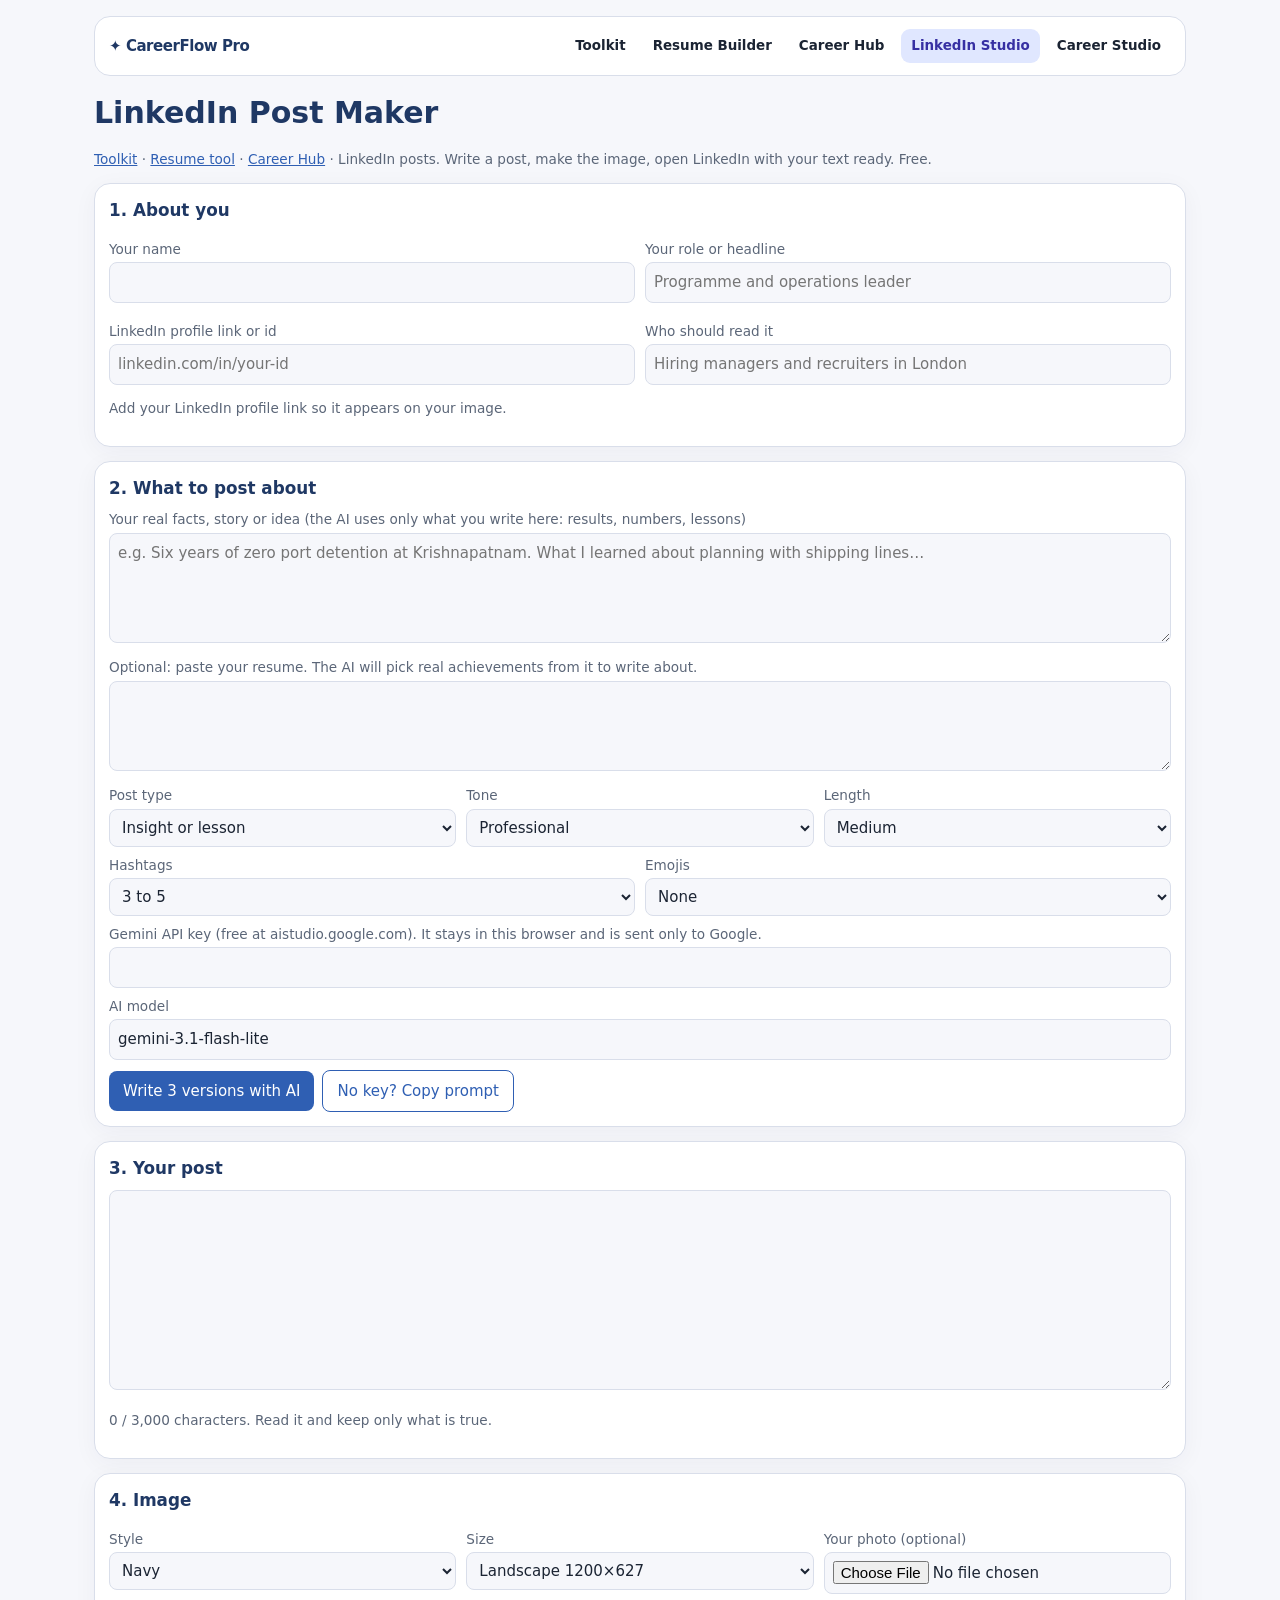
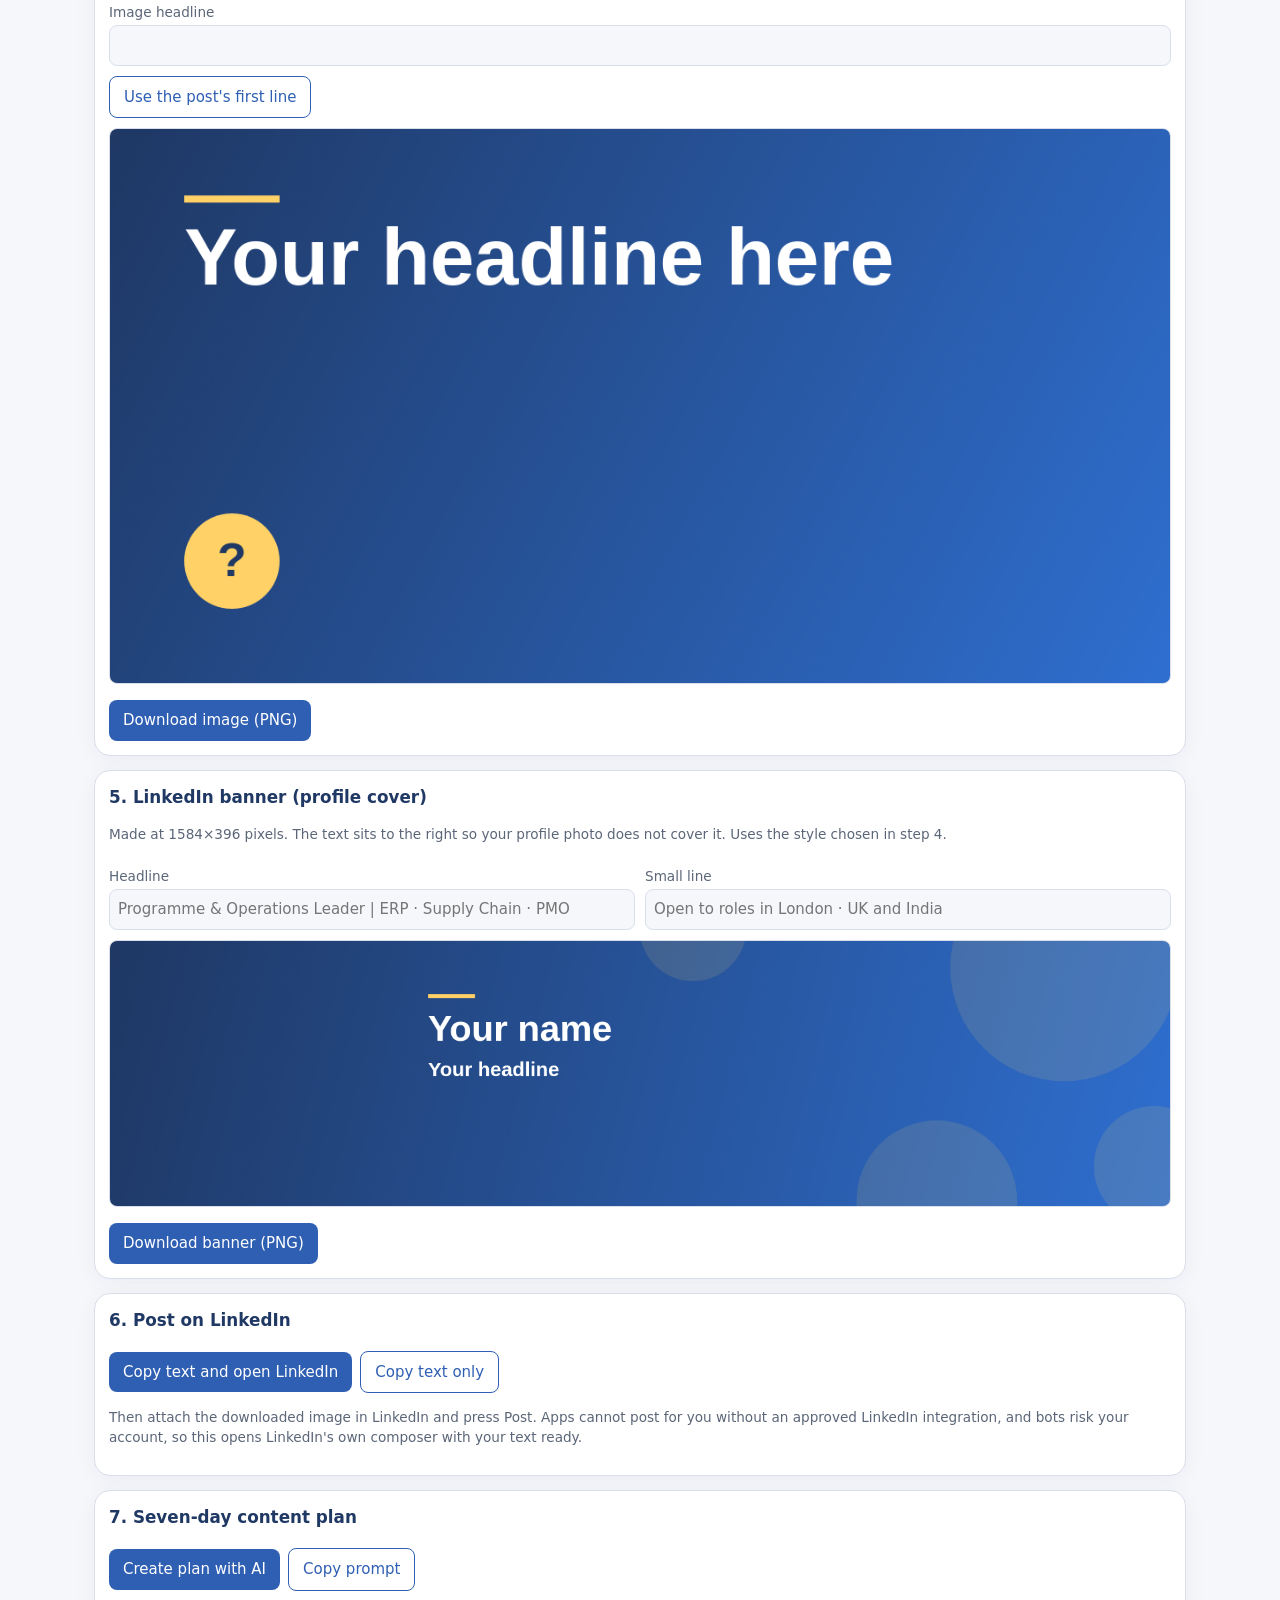
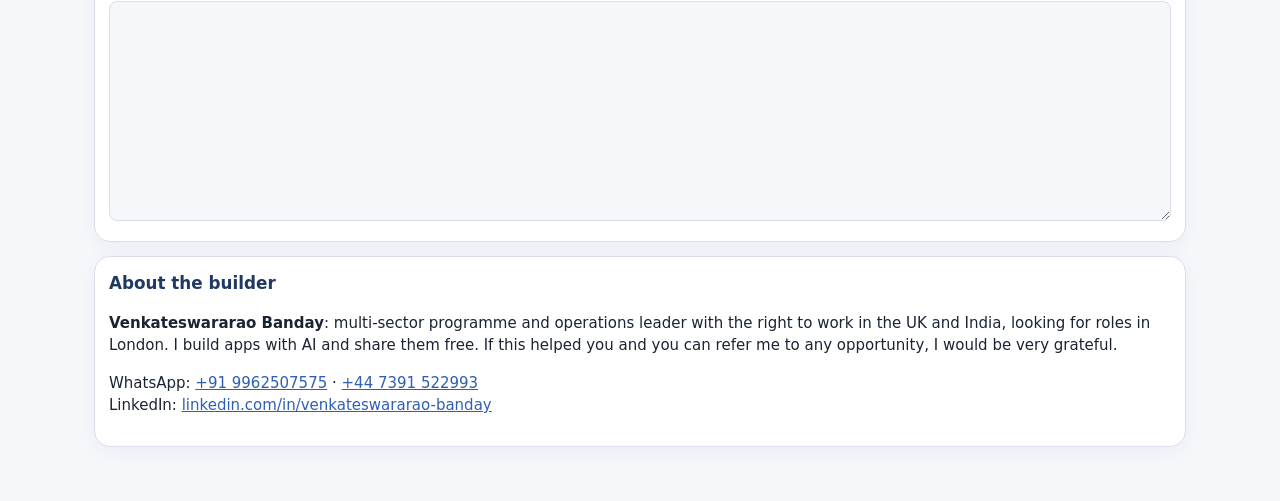
==== linkedin-post.html @ bd4bdc2d "Add files via upload" ====
<!DOCTYPE html>
<html lang="en"><head><meta charset="utf-8"><meta name="viewport" content="width=device-width,initial-scale=1">
<title>Free LinkedIn Post Maker</title>
<style>
:root{--bg:#f6f7fb;--cd:#fff;--tx:#1b2433;--mu:#5b6678;--bd:#d9deea;--ac:#1f3864;--a2:#2f5fb3}
@media(prefers-color-scheme:dark){:root{--bg:#0f1420;--cd:#171e2e;--tx:#e6eaf3;--mu:#9aa6bd;--bd:#2a3550;--ac:#8fb0ee;--a2:#6f9be8}}
*{box-sizing:border-box}body{margin:0;font:15px/1.5 system-ui,Arial,sans-serif;background:var(--bg);color:var(--tx)}
.w{max-width:900px;margin:0 auto;padding:16px 14px 40px}h1{color:var(--ac);margin:6px 0}h2{font-size:1.05rem;color:var(--ac);margin:0 0 8px}a{color:var(--a2)}
.c{background:var(--cd);border:1px solid var(--bd);border-radius:12px;padding:14px;margin-bottom:14px}
textarea,input,select{width:100%;font:inherit;color:var(--tx);background:var(--bg);border:1px solid var(--bd);border-radius:8px;padding:8px}textarea{min-height:110px}
label{display:block;font-size:.85rem;color:var(--mu);margin:8px 0 3px}button{background:var(--a2);color:#fff;border:0;border-radius:8px;padding:9px 14px;margin:10px 8px 0 0;font:inherit;cursor:pointer}button.o{background:transparent;color:var(--a2);border:1px solid var(--a2)}
.n{font-size:.85rem;color:var(--mu)}.g{display:grid;grid-template-columns:1fr 1fr;gap:10px}.g3{display:grid;grid-template-columns:1fr 1fr 1fr;gap:10px}@media(max-width:640px){.g,.g3{grid-template-columns:1fr}}
canvas{max-width:100%;height:auto;border:1px solid var(--bd);border-radius:8px;margin-top:10px}.v{border:1px solid var(--bd);border-radius:8px;padding:8px;margin:8px 0}.ok{color:#1d7a46}.bad{color:#b3261e}
</style><link rel="stylesheet" href="studio.css"></head><body><div class="w">
<h1>LinkedIn Post Maker</h1>
<p class="n"><a href="index.html">Toolkit</a> · <a href="resume-builder.html">Resume tool</a> · <a href="career-hub.html">Career Hub</a> · LinkedIn posts. Write a post, make the image, open LinkedIn with your text ready. Free.</p>

<div class="c"><h2>1. About you</h2>
<div class="g"><div><label for="nm">Your name</label><input id="nm"></div><div><label for="rl">Your role or headline</label><input id="rl" placeholder="Programme and operations leader"></div>
<div><label for="ur">LinkedIn profile link or id</label><input id="ur" placeholder="linkedin.com/in/your-id"></div><div><label for="au">Who should read it</label><input id="au" placeholder="Hiring managers and recruiters in London"></div></div>
<p class="n" id="hd"></p></div>

<div class="c"><h2>2. What to post about</h2>
<label for="tx">Your real facts, story or idea (the AI uses only what you write here: results, numbers, lessons)</label><textarea id="tx" placeholder="e.g. Six years of zero port detention at Krishnapatnam. What I learned about planning with shipping lines…"></textarea>
<label for="rs">Optional: paste your resume. The AI will pick real achievements from it to write about.</label><textarea id="rs" style="min-height:90px"></textarea>
<div class="g3"><div><label for="tp">Post type</label><select id="tp"><option>Insight or lesson</option><option>Personal story</option><option>Practical tips list</option><option>Achievement or milestone</option><option>Open to work (professional)</option><option>Question to start a discussion</option></select></div>
<div><label for="tn">Tone</label><select id="tn"><option>Professional</option><option>Friendly</option><option>Confident</option></select></div>
<div><label for="ln">Length</label><select id="ln"><option value="700">Short</option><option value="1200" selected>Medium</option><option value="2000">Long</option></select></div></div>
<div class="g"><div><label for="hs">Hashtags</label><select id="hs"><option value="3 to 5 relevant hashtags at the end">3 to 5</option><option value="no hashtags">None</option></select></div>
<div><label for="em">Emojis</label><select id="em"><option value="no emojis">None</option><option value="at most 2 emojis">Light</option></select></div></div>
<label for="key">Gemini API key (free at aistudio.google.com). It stays in this browser and is sent only to Google.</label><input id="key" type="password" autocomplete="off">
<label for="mod">AI model</label><input id="mod" value="gemini-3.1-flash-lite">
<button id="gen">Write 3 versions with AI</button><button id="cpy" class="o">No key? Copy prompt</button><span id="st" class="n"></span><div id="vars"></div></div>

<div class="c"><h2>3. Your post</h2><textarea id="post" style="min-height:200px"></textarea><p class="n"><span id="cnt">0</span> / 3,000 characters. Read it and keep only what is true.</p></div>

<div class="c"><h2>4. Image</h2>
<div class="g3"><div><label for="st2">Style</label><select id="st2"><option value="navy">Navy</option><option value="teal">Teal</option><option value="light">Light</option><option value="dark">Dark gold</option></select></div>
<div><label for="sz">Size</label><select id="sz"><option value="1200x627">Landscape 1200×627</option><option value="1080x1080">Square 1080×1080</option><option value="1080x1350">Portrait 1080×1350</option></select></div>
<div><label for="ph">Your photo (optional)</label><input type="file" id="ph" accept="image/*"></div></div>
<label for="hl">Image headline</label><input id="hl" maxlength="140"><button id="uf" class="o">Use the post's first line</button>
<canvas id="cvs" width="1200" height="627"></canvas><br><button id="dl">Download image (PNG)</button></div>

<div class="c" id="banner"><h2>5. LinkedIn banner (profile cover)</h2>
<p class="n">Made at 1584×396 pixels. The text sits to the right so your profile photo does not cover it. Uses the style chosen in step 4.</p>
<div class="g"><div><label for="bh">Headline</label><input id="bh" placeholder="Programme &amp; Operations Leader | ERP · Supply Chain · PMO"></div><div><label for="bs">Small line</label><input id="bs" placeholder="Open to roles in London · UK and India"></div></div>
<canvas id="bn" width="1584" height="396"></canvas><br><button id="bdl">Download banner (PNG)</button></div>

<div class="c"><h2>6. Post on LinkedIn</h2>
<button id="op">Copy text and open LinkedIn</button><button id="cp2" class="o">Copy text only</button>
<p class="n">Then attach the downloaded image in LinkedIn and press Post. Apps cannot post for you without an approved LinkedIn integration, and bots risk your account, so this opens LinkedIn's own composer with your text ready.</p></div>

<div class="c"><h2>7. Seven-day content plan</h2><button id="plan">Create plan with AI</button><button id="cplan" class="o">Copy prompt</button><textarea id="cal" style="min-height:220px;margin-top:10px"></textarea></div>

<div class="c"><h2>About the builder</h2>
<p><b>Venkateswararao Banday</b>: multi-sector programme and operations leader with the right to work in the UK and India, looking for roles in London. I build apps with AI and share them free. If this helped you and you can refer me to any opportunity, I would be very grateful.</p>
<p>WhatsApp: <a href="https://wa.me/919962507575">+91 9962507575</a> · <a href="https://wa.me/447391522993">+44 7391 522993</a><br>LinkedIn: <a href="https://www.linkedin.com/in/venkateswararao-banday">linkedin.com/in/venkateswararao-banday</a></p></div>
</div>
<script>
/*C*/
const $=s=>document.querySelector(s);
const handle=v=>{v=(v||"").trim();const m=v.match(/linkedin\.com\/in\/([^\/?#\s]+)/i);return m?decodeURIComponent(m[1]):/^[\w%.-]{3,100}$/.test(v)?v:""};
const ST={navy:{a:"#1f3864",b:"#2f6fd0",t:"#ffffff",ac:"#ffd166"},teal:{a:"#0b5d63",b:"#13a3a8",t:"#ffffff",ac:"#ffffff"},light:{a:"#f4f6fb",b:"#dfe7f5",t:"#1b2433",ac:"#2f5fb3"},dark:{a:"#14171f",b:"#262b38",t:"#f2f4f8",ac:"#e0b84c"}};
function wrap(c,t,w){const o=[];let l="";t.split(/\s+/).forEach(x=>{const q=l?l+" "+x:x;if(c.measureText(q).width>w&&l){o.push(l);l=x}else l=q});o.push(l);return o}
function card(c,o){const W=o.w,H=o.h;c.width=W;c.height=H;const x=c.getContext("2d"),S=ST[o.style],g=x.createLinearGradient(0,0,W,H);g.addColorStop(0,S.a);g.addColorStop(1,S.b);x.fillStyle=g;x.fillRect(0,0,W,H);
 const pad=W*.07,mw=W-2*pad;x.fillStyle=S.ac;x.fillRect(pad,H*.12,W*.09,8);
 const t=o.title||"Your headline here";let fs=W*.075,L;x.textBaseline="top";
 for(;fs>24;fs-=2){x.font=`700 ${fs}px Arial,sans-serif`;L=wrap(x,t,mw);if(L.length*fs*1.22<H*.52)break}
 x.fillStyle=S.t;L.forEach((l,i)=>x.fillText(l,pad,H*.17+i*fs*1.22));
 const r=W*.045,cx=pad+r,cy=H-pad-r;x.save();x.beginPath();x.arc(cx,cy,r,0,7);x.clip();
 if(o.photo){const s=Math.min(o.photo.width,o.photo.height);x.drawImage(o.photo,(o.photo.width-s)/2,(o.photo.height-s)/2,s,s,cx-r,cy-r,2*r,2*r)}
 else{x.fillStyle=S.ac;x.fillRect(cx-r,cy-r,2*r,2*r);x.fillStyle=S.a;x.font=`700 ${r}px Arial`;x.textAlign="center";x.textBaseline="middle";x.fillText((o.name||"?").trim().slice(0,1).toUpperCase(),cx,cy+2);x.textAlign="left"}
 x.restore();x.textBaseline="top";x.fillStyle=S.t;x.font=`700 ${W*.028}px Arial`;x.fillText(o.name||"",cx+r+W*.02,cy-r*.9);
 x.font=`${W*.02}px Arial`;x.fillText(o.role||"",cx+r+W*.02,cy-r*.9+W*.038);x.globalAlpha=.75;x.fillText(o.id?"linkedin.com/in/"+o.id:"",cx+r+W*.02,cy-r*.9+W*.064);x.globalAlpha=1}
function banner(c,o){const W=1584,H=396;c.width=W;c.height=H;const x=c.getContext("2d"),S=ST[o.style],g=x.createLinearGradient(0,0,W,H);g.addColorStop(0,S.a);g.addColorStop(1,S.b);x.fillStyle=g;x.fillRect(0,0,W,H);
 x.globalAlpha=.12;x.fillStyle=S.ac;[[W*.9,H*.1,170],[W*.78,H*.98,120],[W*.985,H*.85,90],[W*.55,-20,80]].forEach(([a,b,r])=>{x.beginPath();x.arc(a,b,r,0,7);x.fill()});x.globalAlpha=1;
 const px=W*.3,mw=W*.64;x.textBaseline="top";x.fillStyle=S.ac;x.fillRect(px,H*.2,70,6);x.fillStyle=S.t;x.font="700 54px Arial,sans-serif";x.fillText(o.name||"Your name",px,H*.27);
 let fs=30,L;for(;fs>16;fs-=2){x.font=`600 ${fs}px Arial,sans-serif`;L=wrap(x,o.head||"Your headline",mw);if(L.length<=2)break}
 L.forEach((l,i)=>x.fillText(l,px,H*.27+72+i*fs*1.3));x.globalAlpha=.85;x.font="22px Arial,sans-serif";x.fillText(o.sub||"",px,H*.27+72+L.length*fs*1.3+10);x.globalAlpha=1}

function plan(){return `Create a 7-day LinkedIn content plan for ${$("#nm").value||"me"}, ${$("#rl").value||"a professional"}. Audience: ${$("#au").value||"recruiters and hiring managers"}. Goal: be visible and get referrals and job opportunities. Use only themes from these facts: ${$("#tx").value||"(none given: keep ideas general and ask me for facts)"}. For each day give: post type, a hook line, a 2-sentence outline, and a call to action. Never invent results or numbers. British English. Plain text.`}
function pr(){return `You are a LinkedIn ghostwriter for ${$("#nm").value||"the author"}, ${$("#rl").value||"a professional"}. Audience: ${$("#au").value||"recruiters and hiring managers"}.
Write 3 DIFFERENT LinkedIn posts. Type: ${$("#tp").value}. Tone: ${$("#tn").value}. About ${$("#ln").value} characters each.
RULES: the first line is a strong, honest hook under 120 characters. Short paragraphs with blank lines between them. Use ONLY the facts below; never invent numbers, clients, employers or results. End with a question or a clear call to action. Use ${$("#hs").value}. Use ${$("#em").value}. British English.
FACTS AND IDEA:
${$("#tx").value||"(none given)"}
RESUME (a source of true achievements you may draw on):
${($("#rs").value||"").slice(0,6000)||"(none)"}
OUTPUT: only the 3 posts, separated by a line containing only =====`}
/*E*/
let PH=null;const store=(k,v)=>{try{localStorage.setItem("lp_"+k,v)}catch(e){}};
["nm","rl","ur","au"].forEach(i=>{try{const v=localStorage.getItem("lp_"+i);if(v)$("#"+i).value=v}catch(e){}$("#"+i).oninput=()=>{store(i,$("#"+i).value);who();img();card2()}});
function who(){const h=handle($("#ur").value);$("#hd").textContent=h?"LinkedIn id found: "+h:"Add your LinkedIn profile link so it appears on your image.";$("#hd").className="n "+(h?"ok":"")}
function img(){const [w,h]=$("#sz").value.split("x").map(Number);card($("#cvs"),{w,h,style:$("#st2").value,title:$("#hl").value.trim(),name:$("#nm").value.trim(),role:$("#rl").value.trim(),id:handle($("#ur").value),photo:PH})}
function bnr(){card2()}
function card2(){banner($("#bn"),{style:$("#st2").value,name:$("#nm").value.trim(),head:$("#bh").value.trim()||$("#rl").value.trim(),sub:$("#bs").value.trim()})}
["st2","sz"].forEach(i=>$("#"+i).onchange=()=>{img();card2()});["bh","bs"].forEach(i=>$("#"+i).oninput=card2);
$("#bdl").onclick=()=>$("#bn").toBlob(b=>{const a=document.createElement("a");a.href=URL.createObjectURL(b);a.download="linkedin-banner.png";a.click()});$("#hl").oninput=img;
$("#ph").onchange=e=>{const f=e.target.files[0];if(!f)return;const i=new Image();i.onload=()=>{PH=i;img()};i.src=URL.createObjectURL(f)};
const first=t=>(t.split("\n").find(l=>l.trim())||"").trim().slice(0,110);
$("#uf").onclick=()=>{$("#hl").value=first($("#post").value);img()};
$("#post").oninput=()=>{$("#cnt").textContent=$("#post").value.length;$("#cnt").className=$("#post").value.length>3000?"bad":""};
const setPost=t=>{$("#post").value=t.trim();$("#post").oninput();if(!$("#hl").value)$("#hl").value=first(t);img();$("#post").scrollIntoView({behavior:"smooth"})};
async function ai(p,key,model){for(let t=0;;t++){const r=await fetch(`https://generativelanguage.googleapis.com/v1beta/models/${encodeURIComponent(model)}:generateContent`,{method:"POST",headers:{"Content-Type":"application/json","x-goog-api-key":key},body:JSON.stringify({contents:[{parts:[{text:p}]}]})});
 const j=await r.json().catch(()=>({})),m=j.error&&j.error.message||r.status;if(r.ok)return j.candidates[0].content.parts.map(q=>q.text||"").join("");
 if(t<2&&(r.status==503||r.status==429||/demand|overload|unavailable/i.test(String(m)))){await new Promise(z=>setTimeout(z,3000*(t+1)));continue}throw new Error(m)}}
const busy=e=>/demand|overload|unavailable|quota|429|503/i.test(e.message)?" Google's free model is busy right now. Wait a minute and click again, or type another Flash model name in the AI model box.":" AI failed ("+e.message+"). Check the key or model name, or use Copy prompt.";
const cp=async(t,m)=>{try{await navigator.clipboard.writeText(t);$("#st").textContent=m||" Copied."}catch(e){$("#st").textContent=" Copy failed. Select the text and copy it yourself."}};
$("#gen").onclick=async()=>{const key=$("#key").value.trim();if(!$("#tx").value.trim()&&!$("#rs").value.trim()){alert("Add your facts, an idea, or your resume first.");return}if(!key){$("#st").textContent=" Add a free Gemini key, or use Copy prompt.";return}
 $("#st").textContent=" Writing…";try{const o=(await ai(pr(),key,$("#mod").value.trim())).replace(/```[a-z]*/g,"").split(/^\s*={3,}\s*$/m).map(x=>x.trim()).filter(Boolean),b=$("#vars");b.textContent="";
  o.forEach((t,i)=>{const d=document.createElement("div");d.className="v";const p=document.createElement("div");p.style.whiteSpace="pre-wrap";p.textContent=t;const u=document.createElement("button");u.className="o";u.textContent="Use version "+(i+1);u.onclick=()=>setPost(t);d.append(p,u);b.appendChild(d)});$("#st").textContent=" Pick a version below."}
 catch(e){$("#st").textContent=busy(e)}};
$("#cpy").onclick=()=>cp(pr(),"Prompt copied. Paste it into any AI chat, then paste the post you like into step 3.");
$("#plan").onclick=async()=>{const key=$("#key").value.trim();if(!key){$("#st").textContent=" Add a free Gemini key, or use Copy prompt.";return}$("#cal").value="Writing…";try{$("#cal").value=(await ai(plan(),key,$("#mod").value.trim())).trim()}catch(e){$("#cal").value=busy(e).trim()}};
$("#cplan").onclick=()=>cp(plan(),"Prompt copied.");
$("#cp2").onclick=()=>cp($("#post").value,"Post text copied.");
$("#op").onclick=()=>{const t=$("#post").value;if(!t.trim()){alert("Write or choose a post first.");return}cp(t," Text copied. If LinkedIn opens empty, paste with Ctrl+V.");const q=encodeURIComponent(t);window.open("https://www.linkedin.com/feed/?shareActive=true"+(q.length<1800?"&text="+q:""),"_blank","noopener")};
$("#dl").onclick=()=>$("#cvs").toBlob(b=>{const a=document.createElement("a");a.href=URL.createObjectURL(b);a.download="linkedin-post.png";a.click()});
who();img();card2();
</script><script src="studio-nav.js" defer></script></body></html>
---- studio.css ----
:root{--studio-accent:#6366f1;--studio-surface:#fff;--studio-glow:#eef2ff}html{scroll-behavior:smooth}body{font-family:Inter,ui-sans-serif,system-ui,-apple-system,"Segoe UI",sans-serif!important}body .w,body .wrap{max-width:1120px}body .c,body .card{border-radius:16px;box-shadow:0 5px 24px rgba(22,34,67,.045)}body button,body .btn,body .b{transition:transform .15s,box-shadow .15s}body button:hover,body .btn:hover,body .b:hover{transform:translateY(-1px);box-shadow:0 3px 10px rgba(70,80,120,.13)}body :focus-visible{outline:3px solid #8b5cf6;outline-offset:2px}.studio-nav{display:flex;align-items:center;gap:7px;flex-wrap:wrap;padding:12px 14px;margin:0 auto 14px;background:var(--cd,var(--card,#fff));border:1px solid var(--bd,#ddd);border-radius:16px}.studio-brand{font-weight:850;letter-spacing:-.03em;color:var(--ac,#283c7e);text-decoration:none;margin-right:auto}.studio-link{padding:7px 10px;border-radius:9px;text-decoration:none;color:var(--tx,#1b2433);font-size:.84rem;font-weight:650;white-space:nowrap}.studio-link:hover,.studio-link[aria-current=page]{background:#e0e7ff;color:#3730a3}.studio-kicker{font-size:.75rem;font-weight:750;letter-spacing:.11em;text-transform:uppercase;color:#6366f1}.studio-hero{background:linear-gradient(118deg,#172554,#3730a3 58%,#7c3aed);color:#fff;border-radius:22px;padding:28px;margin:10px 0 20px;box-shadow:0 15px 35px rgba(49,46,129,.22)}.studio-hero h2{color:#fff;font-size:clamp(1.5rem,3.2vw,2.5rem);margin:6px 0}.studio-hero p{color:#e0e7ff;max-width:720px}.studio-grid{display:grid;grid-template-columns:repeat(auto-fit,minmax(215px,1fr));gap:12px}.studio-tile{border:1px solid var(--bd,#d9deea);background:var(--cd,var(--card,#fff));border-radius:15px;padding:18px;text-decoration:none;color:var(--tx,#1b2433);display:block}.studio-tile strong{display:block;margin:5px 0;font-size:1rem}.studio-tile span{color:var(--mu,#666);font-size:.85rem}.studio-tile:hover{border-color:#8b5cf6;transform:translateY(-2px)}.studio-pill{display:inline-block;background:#e0e7ff;color:#3730a3;border-radius:999px;padding:4px 9px;font-size:.72rem;font-weight:700}.studio-actions{display:flex;flex-wrap:wrap;gap:8px}.studio-actions a{background:#fff;color:#312e81;border-radius:10px;padding:9px 13px;font-weight:750;text-decoration:none;font-size:.9rem}.studio-actions a:hover{background:#eef2ff}@media(prefers-color-scheme:dark){.studio-link:hover,.studio-link[aria-current=page]{background:#37306f;color:#fff}.studio-pill{background:#37306f;color:#fff}}@media(max-width:650px){.studio-nav{gap:4px}.studio-brand{width:100%}.studio-link{font-size:.78rem;padding:7px}.studio-hero{padding:20px}}
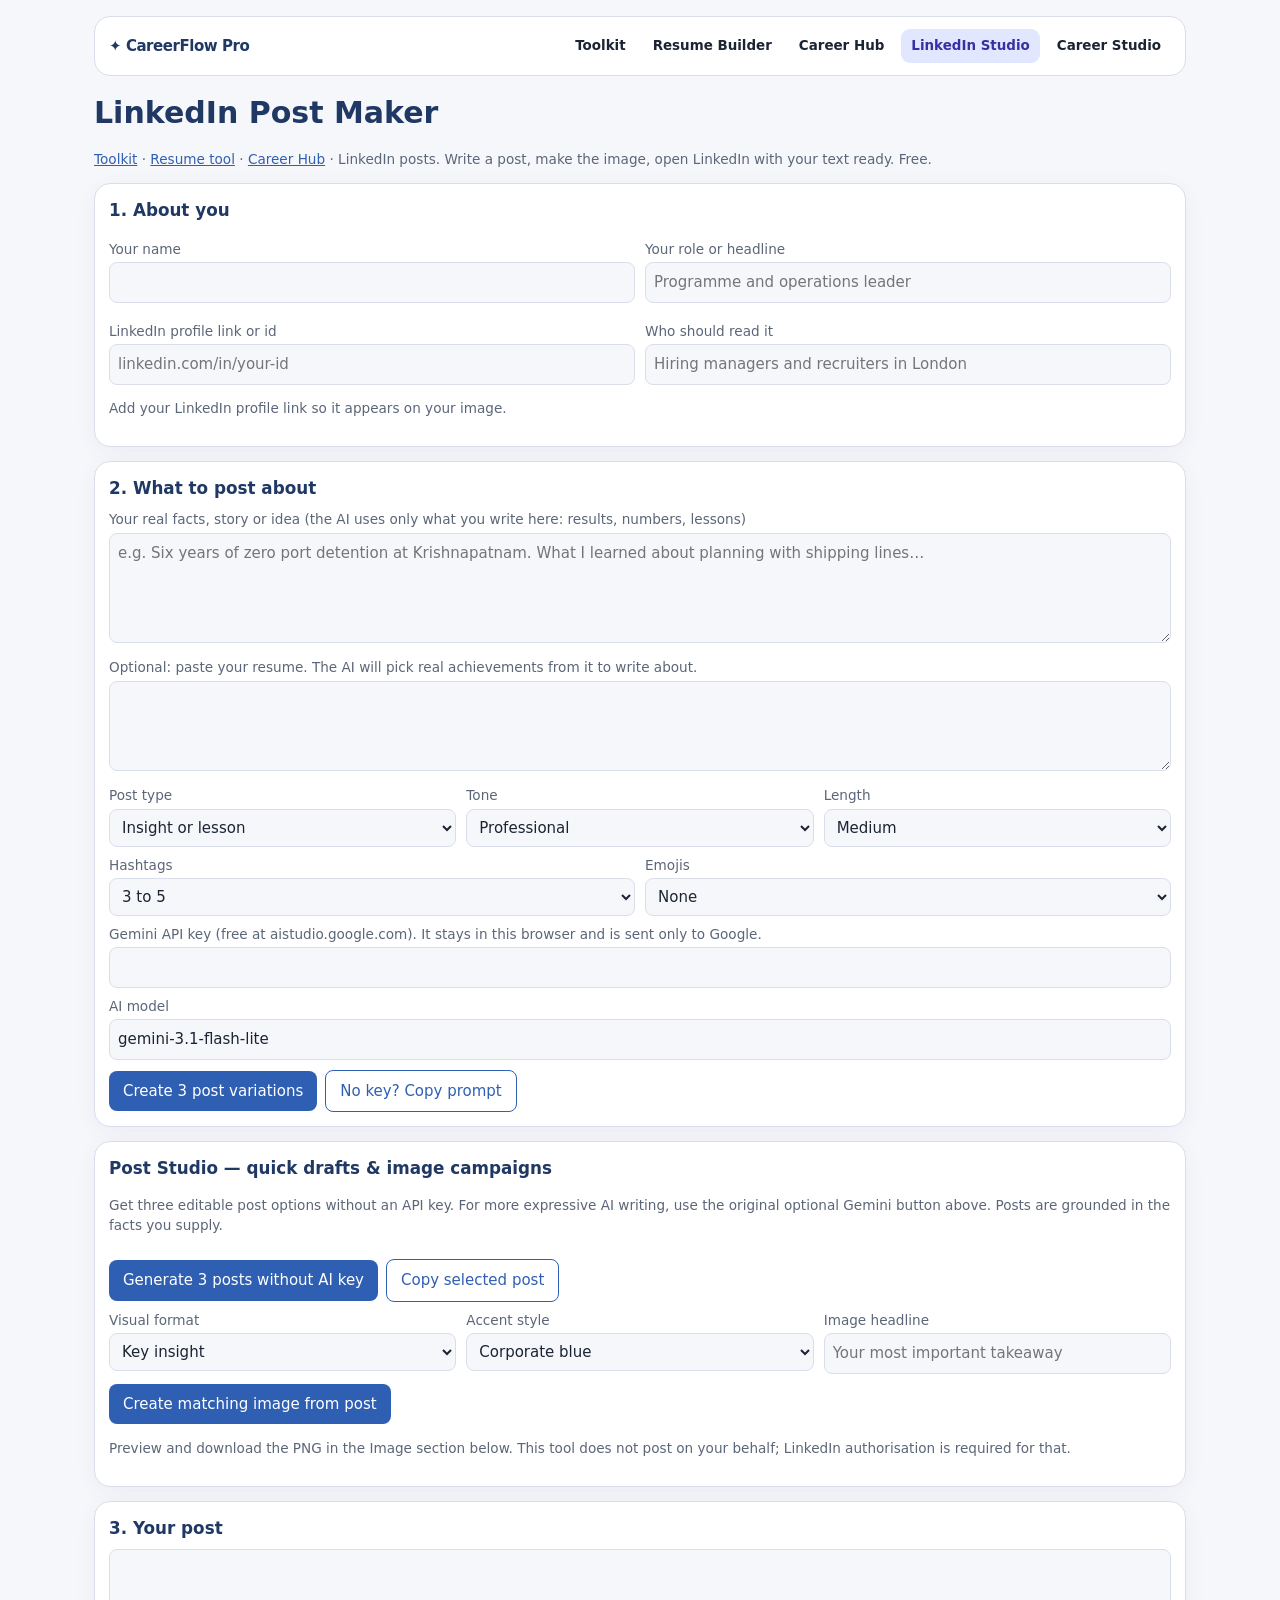
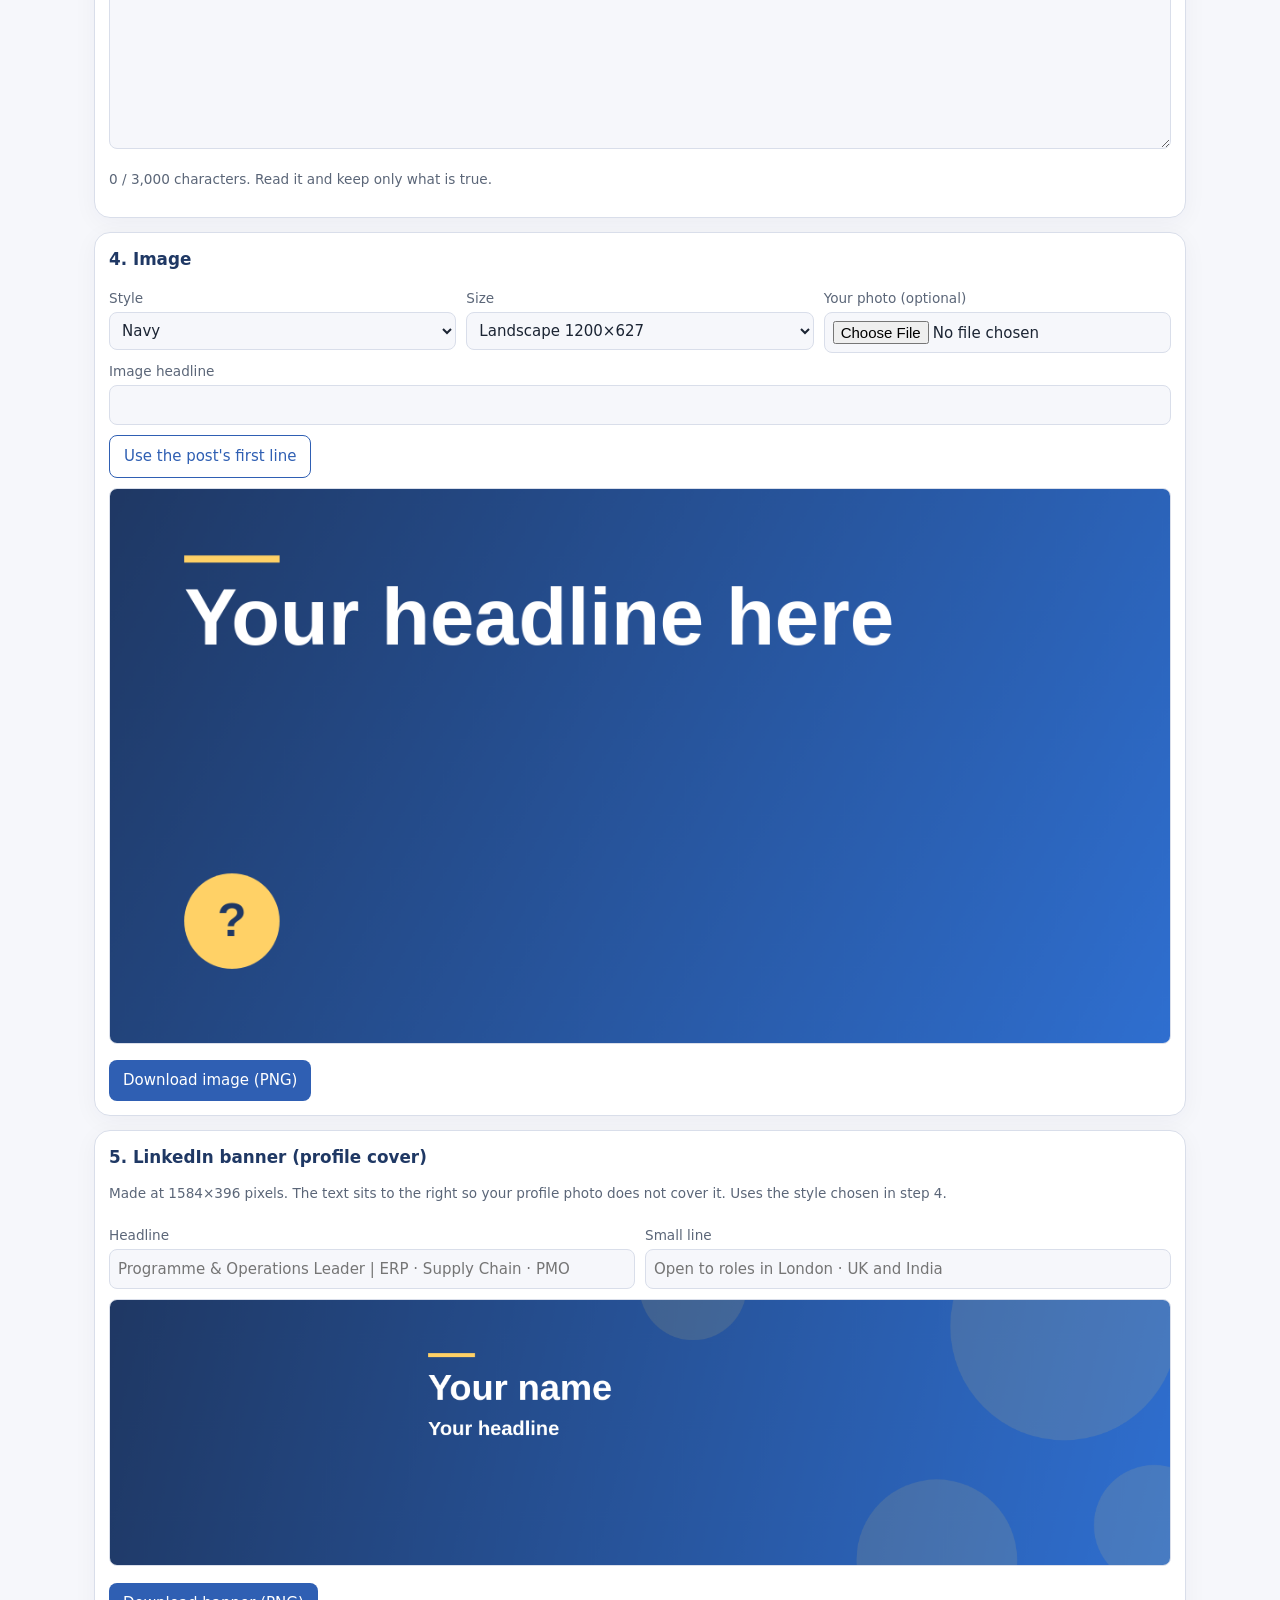
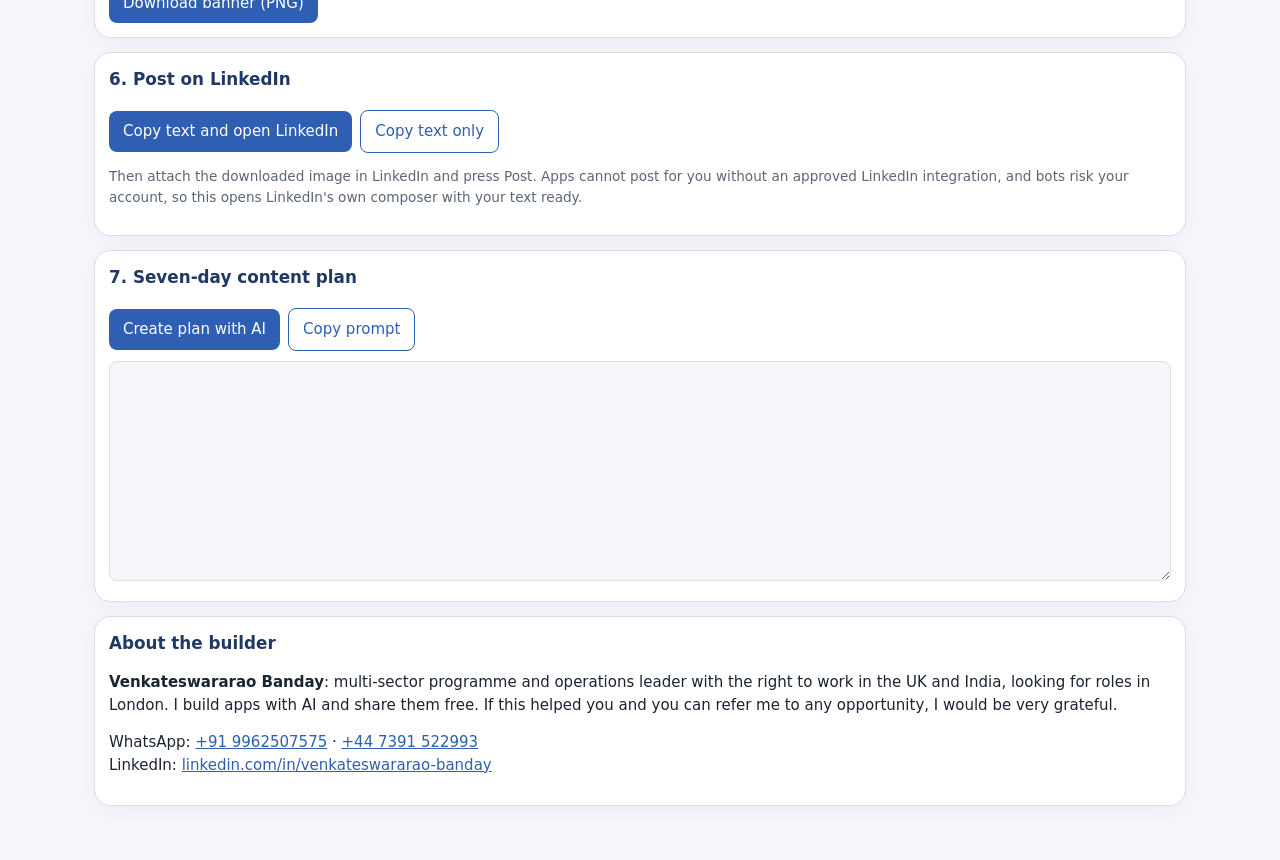
==== commit 91ed978c: "Add files via upload" ====
--- a/linkedin-post.html
+++ b/linkedin-post.html
@@ -117,4 +117,4 @@
 $("#op").onclick=()=>{const t=$("#post").value;if(!t.trim()){alert("Write or choose a post first.");return}cp(t," Text copied. If LinkedIn opens empty, paste with Ctrl+V.");const q=encodeURIComponent(t);window.open("https://www.linkedin.com/feed/?shareActive=true"+(q.length<1800?"&text="+q:""),"_blank","noopener")};
 $("#dl").onclick=()=>$("#cvs").toBlob(b=>{const a=document.createElement("a");a.href=URL.createObjectURL(b);a.download="linkedin-post.png";a.click()});
 who();img();card2();
-</script><script src="studio-nav.js" defer></script></body></html>
+</script><script src="linkedin-enhance.js" defer></script><script src="studio-nav.js" defer></script></body></html>
